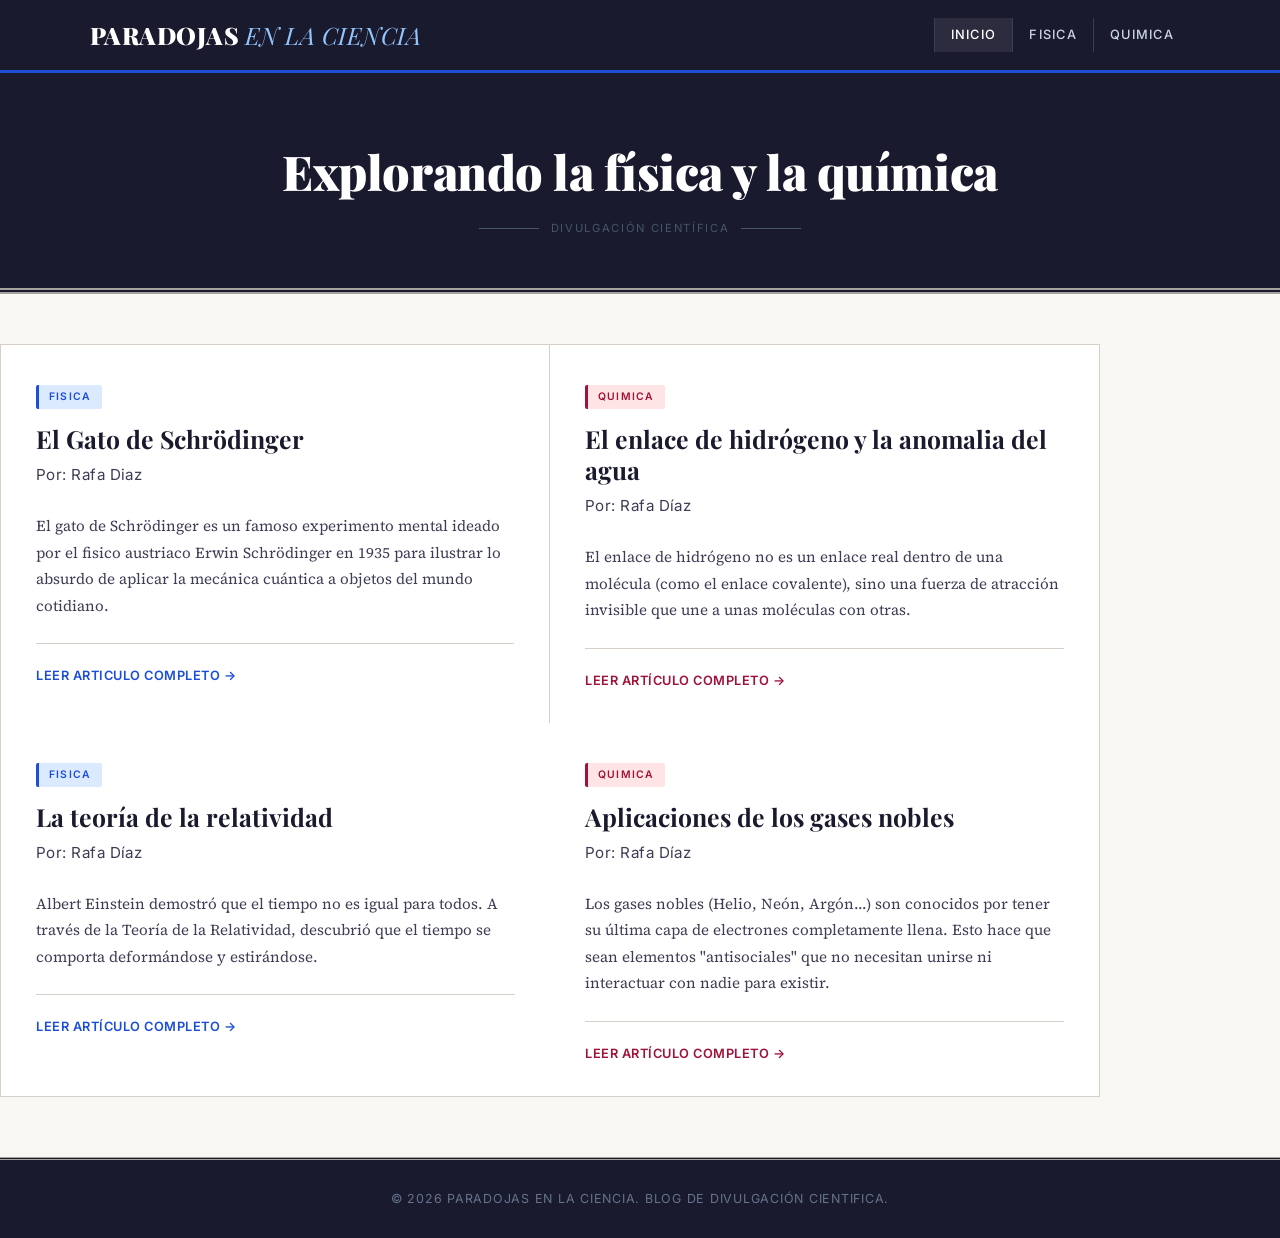
==== index.html @ 2fa0c40b "Add files via upload" ====
<!DOCTYPE html>
<html lang="es">
<head>
    <meta charset="UTF-8">
    <meta name="viewport" content="width=device-width, initial-scale=1.0">
    <title>Paradojas en la ciencia</title>
    <link rel="stylesheet" href="style.css">
</head>
<body>

    <header class="main-header">
        <div class="container header-flex">
            <div class="logo">
                <h1>Paradojas <span>en la ciencia</span></h1>
            </div>
            <nav class="main-nav">
                <ul>
                    <li><a href="index.html" class="nav-active">Inicio</a></li>
                    <li><a href="fisica.html">Fisica</a></li>
                    <li><a href="quimica.html">Quimica</a></li>
                </ul>
            </nav>
        </div>
    </header>

    <section class="hero-section">
        <div class="container">
            <h2>Explorando la física y la química</h2>
            <div class="hero-rule">Divulgación Científica</div>
        </div>
    </section>

    <main class="container grid-sections">

        <section class="card-topic">
            <span class="badge label-fisica">Fisica</span>
            <div class="card-body">
                <h3>El Gato de Schrödinger</h3>
                <p class="author-tag">Por: Rafa Diaz</p>
                <p>El gato de Schrödinger es un famoso experimento mental ideado por el fisico austriaco Erwin Schrödinger en 1935 para ilustrar lo absurdo de aplicar la mecánica cuántica a objetos del mundo cotidiano.</p>
                <div class="featured-link-box">
                    <a href="articulo-fisica.html" class="link-btn btn-fisica">Leer articulo completo &rarr;</a>
                </div>
            </div>
        </section>

        <section class="card-topic">
            <span class="badge label-quimica">Quimica</span>
            <div class="card-body">
                <h3>El enlace de hidrógeno y la anomalia del agua</h3>
                <p class="author-tag">Por: Rafa Díaz</p>
                <p>El enlace de hidrógeno no es un enlace real dentro de una molécula (como el enlace covalente), sino una fuerza de atracción invisible que une a unas moléculas con otras.</p>
                <div class="featured-link-box">
                    <a href="articulo-quimica.html" class="link-btn btn-quimica">Leer artículo completo &rarr;</a>
                </div>
            </div>
        </section>

        <section class="card-topic">
            <span class="badge label-fisica">Fisica</span>
            <div class="card-body">
                <h3>La teoría de la relatividad</h3>
                <p class="author-tag">Por: Rafa Díaz</p>
                <p>Albert Einstein demostró que el tiempo no es igual para todos. A través de la Teoría de la Relatividad, descubrió que el tiempo se comporta deformándose y estirándose.</p>
                <div class="featured-link-box">
                    <a href="articulo-relatividad.html" class="link-btn btn-fisica">Leer artículo completo &rarr;</a>
                </div>
            </div>
        </section>

        <section class="card-topic">
            <span class="badge label-quimica">Quimica</span>
            <div class="card-body">
                <h3>Aplicaciones de los gases nobles</h3>
                <p class="author-tag">Por: Rafa Díaz</p>
                <p>Los gases nobles (Helio, Neón, Argón…) son conocidos por tener su última capa de electrones completamente llena. Esto hace que sean elementos "antisociales" que no necesitan unirse ni interactuar con nadie para existir.</p>
                <div class="featured-link-box">
                    <a href="articulo-gases-nobles.html" class="link-btn btn-quimica">Leer artículo completo &rarr;</a>
                </div>
            </div>
        </section>

    </main>

    <footer class="main-footer">
        <p>&copy; 2026 Paradojas en la ciencia. Blog de divulgación cientifica.</p>
    </footer>

</body>
</html>
---- style.css ----
/* ==========================================================================
   PALETA: "Revista Científica"
   Fondo: Crema / Blanco papel (#faf8f5)
   Texto: Tinta profunda (#1a1a2e)
   Acento Física: Azul académico (#1d4ed8)
   Acento Química: Burdeos (#9f1239)
   Borde / Líneas: Gris cálido (#d6d0c8)
   ========================================================================== */

@import url('https://fonts.googleapis.com/css2?family=Playfair+Display:ital,wght@0,400;0,700;0,900;1,400&family=Source+Serif+4:ital,wght@0,300;0,400;0,600;1,300;1,400&family=Inter:wght@400;500;600&display=swap');

:root {
    --paper-bg: #faf8f5;
    --paper-alt: #f0ede8;
    --ink-deep: #1a1a2e;
    --ink-mid: #3d3d56;
    --ink-light: #7a7a94;
    --fisica-blue: #1d4ed8;
    --fisica-light: #dbeafe;
    --quimica-red: #9f1239;
    --quimica-light: #ffe4e6;
    --rule-color: #d6d0c8;
    --rule-dark: #a8a29e;
    --white: #ffffff;
}

* {
    margin: 0;
    padding: 0;
    box-sizing: border-box;
}

body {
    background-color: var(--paper-bg);
    color: var(--ink-deep);
    font-family: 'Source Serif 4', Georgia, serif;
    line-height: 1.75;
}

.container {
    width: 90%;
    max-width: 1100px;
    margin: 0 auto;
}

/* ── CABECERA ── */
.main-header {
    background-color: var(--ink-deep);
    position: sticky;
    top: 0;
    z-index: 100;
    padding: 0;
    border-bottom: 3px solid var(--fisica-blue);
}

.header-flex {
    display: flex;
    justify-content: space-between;
    align-items: center;
    padding: 14px 0;
}

.logo h1 {
    font-family: 'Playfair Display', serif;
    font-size: 1.5rem;
    font-weight: 900;
    color: var(--white);
    letter-spacing: 0.02em;
    text-transform: uppercase;
}

.logo h1 span {
    color: #93c5fd;
    font-style: italic;
    font-weight: 400;
}

.main-nav ul {
    display: flex;
    list-style: none;
    gap: 0;
}

.main-nav ul li a {
    color: #cbd5e1;
    text-decoration: none;
    font-family: 'Inter', sans-serif;
    font-size: 0.8rem;
    font-weight: 500;
    letter-spacing: 0.1em;
    text-transform: uppercase;
    padding: 6px 16px;
    border-left: 1px solid #334155;
    transition: color 0.2s, background-color 0.2s;
    display: block;
}

.main-nav ul li a:hover,
.main-nav ul li a.nav-active {
    color: var(--white);
    background-color: rgba(255,255,255,0.08);
}

/* ── HERO ── */
.hero-section {
    background-color: var(--ink-deep);
    padding: 70px 0 50px;
    text-align: center;
    border-bottom: 6px double var(--rule-dark);
}

.hero-section h2 {
    font-family: 'Playfair Display', serif;
    font-size: 3rem;
    font-weight: 900;
    color: var(--white);
    line-height: 1.2;
    margin-bottom: 18px;
    letter-spacing: -0.01em;
}

.hero-tagline {
    font-family: 'Source Serif 4', serif;
    font-size: 1.05rem;
    font-style: italic;
    color: #94a3b8;
    max-width: 620px;
    margin: 0 auto 30px;
}

.hero-rule {
    display: flex;
    align-items: center;
    justify-content: center;
    gap: 12px;
    color: #475569;
    font-family: 'Inter', sans-serif;
    font-size: 0.7rem;
    letter-spacing: 0.15em;
    text-transform: uppercase;
}

.hero-rule::before,
.hero-rule::after {
    content: '';
    display: block;
    width: 60px;
    height: 1px;
    background-color: #475569;
}

/* ── GRID PRINCIPAL ── */
.grid-sections {
    display: grid;
    grid-template-columns: 1fr 1fr;
    gap: 0;
    margin: 50px 0 60px;
    border: 1px solid var(--rule-color);
}

/* ── TARJETAS ── */
.card-topic {
    padding: 35px 35px 30px;
    position: relative;
    background-color: var(--white);
    transition: background-color 0.2s;
}

.card-topic:first-child {
    border-right: 1px solid var(--rule-color);
}

.card-topic:hover {
    background-color: var(--paper-bg);
}

.badge {
    display: inline-block;
    padding: 3px 10px;
    border-radius: 2px;
    font-family: 'Inter', sans-serif;
    font-size: 0.65rem;
    font-weight: 600;
    letter-spacing: 0.12em;
    text-transform: uppercase;
    margin-bottom: 14px;
}

.label-fisica {
    background-color: var(--fisica-light);
    color: var(--fisica-blue);
    border-left: 3px solid var(--fisica-blue);
}

.label-quimica {
    background-color: var(--quimica-light);
    color: var(--quimica-red);
    border-left: 3px solid var(--quimica-red);
}

.card-body h3 {
    font-family: 'Playfair Display', serif;
    font-size: 1.55rem;
    font-weight: 700;
    line-height: 1.25;
    margin-bottom: 8px;
    color: var(--ink-deep);
}

.author-tag {
    font-family: 'Inter', sans-serif;
    font-size: 0.78rem;
    color: var(--ink-light);
    margin-bottom: 14px;
    letter-spacing: 0.03em;
}

.card-body > p {
    font-size: 0.95rem;
    color: var(--ink-mid);
    margin-bottom: 24px;
}

.featured-link-box {
    border-top: 1px solid var(--rule-color);
    padding-top: 16px;
}

.link-btn {
    font-family: 'Inter', sans-serif;
    font-size: 0.8rem;
    font-weight: 600;
    letter-spacing: 0.04em;
    text-decoration: none;
    text-transform: uppercase;
    transition: letter-spacing 0.2s;
}

.link-btn:hover {
    letter-spacing: 0.08em;
}

.btn-fisica { color: var(--fisica-blue); }
.btn-quimica { color: var(--quimica-red); }

/* ── PIE DE PÁGINA ── */
.main-footer {
    text-align: center;
    padding: 28px 0;
    border-top: 3px double var(--rule-dark);
    background-color: var(--ink-deep);
    color: #64748b;
    font-family: 'Inter', sans-serif;
    font-size: 0.78rem;
    letter-spacing: 0.06em;
    text-transform: uppercase;
}

/* ── ARTÍCULO ── */
.container-article {
    max-width: 780px;
    margin-top: 50px;
    margin-bottom: 70px;
}

.scientific-article {
    background-color: var(--white);
    border: 1px solid var(--rule-color);
    border-top: 4px solid var(--ink-deep);
}

.article-meta-header {
    padding: 36px 48px 24px;
    border-bottom: 1px solid var(--rule-color);
}

.article-meta-header h2 {
    font-family: 'Playfair Display', serif;
    font-size: 2.4rem;
    font-weight: 900;
    line-height: 1.2;
    margin: 14px 0 16px;
    color: var(--ink-deep);
}

.author-info {
    font-family: 'Inter', sans-serif;
    font-size: 0.82rem;
    color: var(--ink-light);
    letter-spacing: 0.04em;
    display: flex;
    align-items: center;
    gap: 8px;
}

.author-info::before {
    content: '';
    display: inline-block;
    width: 20px;
    height: 1px;
    background-color: var(--rule-dark);
}

.article-illustration {
    background-color: var(--paper-alt);
    border-bottom: 1px solid var(--rule-color);
    padding: 30px 48px;
    text-align: center;
}

.article-illustration img {
    max-width: 480px;
    width: 100%;
    height: auto;
    border: 1px solid var(--rule-color);
    background-color: var(--white);
    padding: 8px;
}

.article-text {
    padding: 36px 48px;
    columns: 1;
}

.article-text p {
    font-size: 1.05rem;
    color: var(--ink-mid);
    margin-bottom: 22px;
    text-align: justify;
    hyphens: auto;
}

.article-text p:first-child::first-letter {
    font-family: 'Playfair Display', serif;
    font-size: 4rem;
    font-weight: 900;
    float: left;
    line-height: 0.8;
    margin: 6px 10px 0 0;
    color: var(--ink-deep);
}

.article-list {
    margin: 0 0 22px 20px;
    color: var(--ink-mid);
    font-size: 1.05rem;
    line-height: 1.75;
}

.article-list li {
    margin-bottom: 8px;
}

.article-sources {
    margin: 0;
    border-top: 1px solid var(--rule-color);
    background-color: var(--paper-alt);
    padding: 24px 48px;
}

.article-sources h5 {
    font-family: 'Inter', sans-serif;
    font-size: 0.7rem;
    letter-spacing: 0.12em;
    text-transform: uppercase;
    color: var(--ink-light);
    margin-bottom: 10px;
}

.article-sources ul {
    list-style: none;
    padding: 0;
}

.article-sources ul li {
    font-family: 'Inter', sans-serif;
    font-size: 0.8rem;
    color: var(--ink-light);
    padding: 3px 0;
    border-bottom: 1px dotted var(--rule-color);
}

.article-sources ul li a {
    color: var(--fisica-blue);
    text-decoration: none;
    word-break: break-all;
}

.article-sources ul li a:hover {
    text-decoration: underline;
}

.navigation-footer {
    padding: 24px 48px;
    border-top: 1px solid var(--rule-color);
}

.btn-return {
    display: inline-block;
    padding: 9px 20px;
    text-decoration: none;
    font-family: 'Inter', sans-serif;
    font-size: 0.78rem;
    font-weight: 600;
    letter-spacing: 0.06em;
    text-transform: uppercase;
    transition: background-color 0.2s, color 0.2s;
}

.btn-ret-fisica {
    border: 1px solid var(--fisica-blue);
    color: var(--fisica-blue);
}
.btn-ret-fisica:hover {
    background-color: var(--fisica-blue);
    color: var(--white);
}

.btn-ret-quimica {
    border: 1px solid var(--quimica-red);
    color: var(--quimica-red);
}
.btn-ret-quimica:hover {
    background-color: var(--quimica-red);
    color: var(--white);
}

/* ── RESPONSIVE ── */
@media (max-width: 768px) {
    .grid-sections {
        grid-template-columns: 1fr;
    }
    .card-topic:first-child {
        border-right: none;
        border-bottom: 1px solid var(--rule-color);
    }
    .header-flex {
        flex-direction: column;
        gap: 12px;
        padding: 14px 0;
    }
    .hero-section h2 {
        font-size: 2rem;
    }
    .article-meta-header,
    .article-illustration,
    .article-text,
    .article-sources,
    .navigation-footer {
        padding-left: 22px;
        padding-right: 22px;
    }
    .article-meta-header h2 {
        font-size: 1.8rem;
    }
}
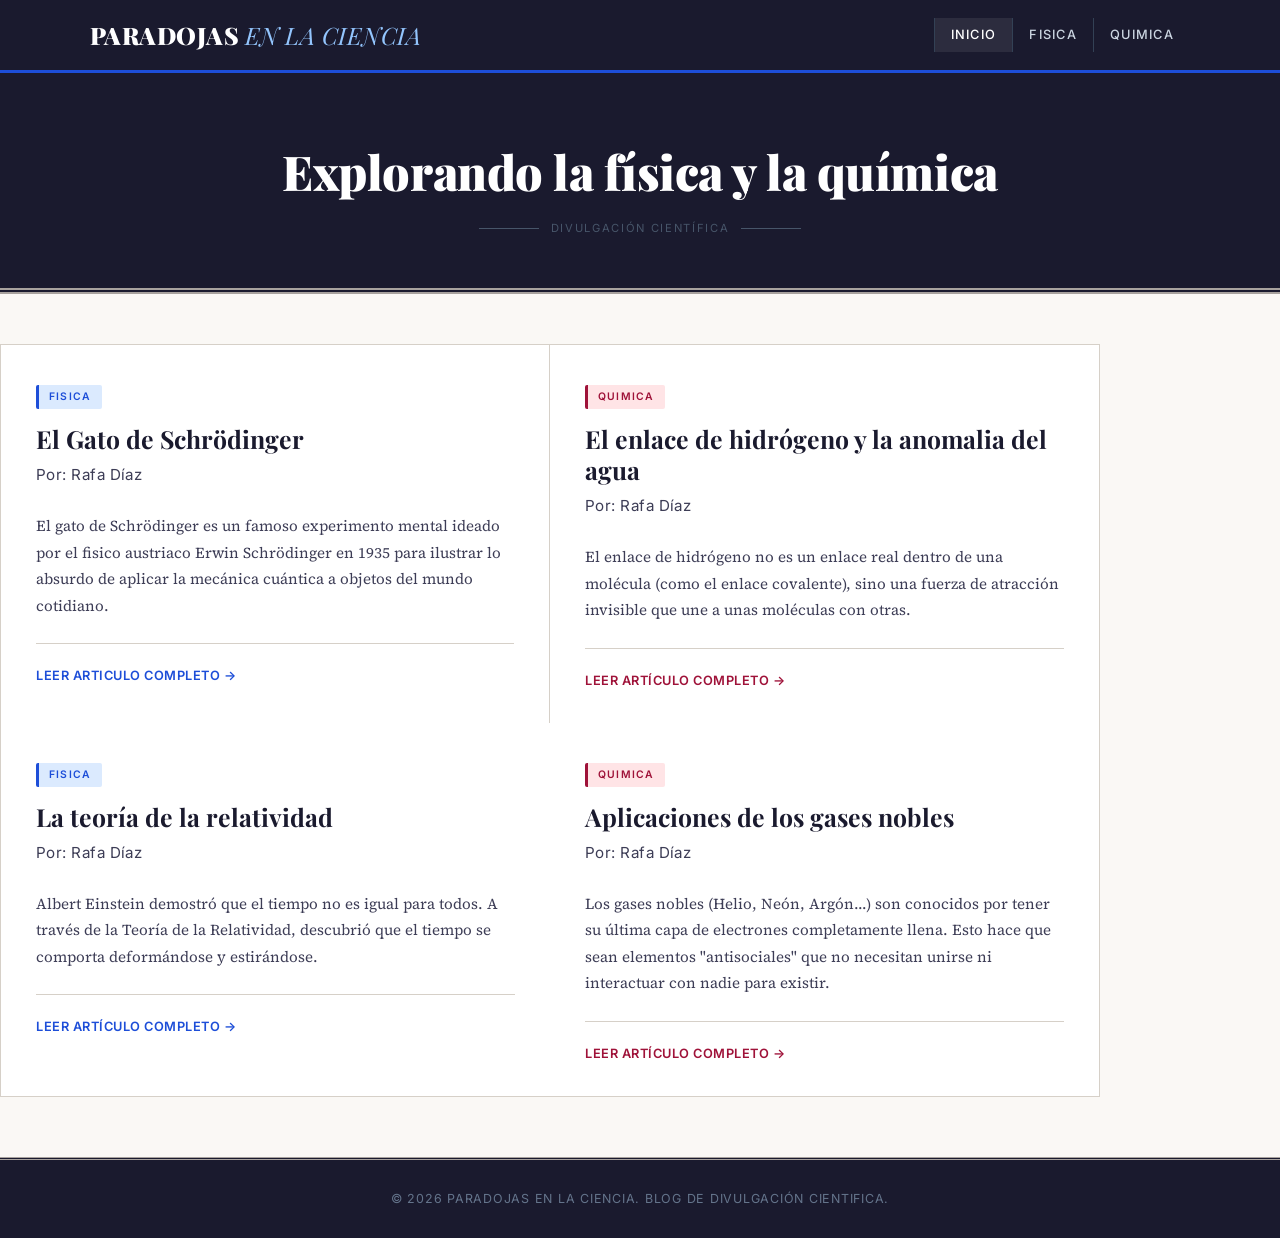
==== commit ce5ba3b5: "Update index.html" ====
--- a/index.html
+++ b/index.html
@@ -36,7 +36,7 @@
             <span class="badge label-fisica">Fisica</span>
             <div class="card-body">
                 <h3>El Gato de Schrödinger</h3>
-                <p class="author-tag">Por: Rafa Diaz</p>
+                <p class="author-tag">Por: Rafa Díaz</p>
                 <p>El gato de Schrödinger es un famoso experimento mental ideado por el fisico austriaco Erwin Schrödinger en 1935 para ilustrar lo absurdo de aplicar la mecánica cuántica a objetos del mundo cotidiano.</p>
                 <div class="featured-link-box">
                     <a href="articulo-fisica.html" class="link-btn btn-fisica">Leer articulo completo &rarr;</a>
@@ -87,4 +87,4 @@
     </footer>
 
 </body>
-</html>+</html>
